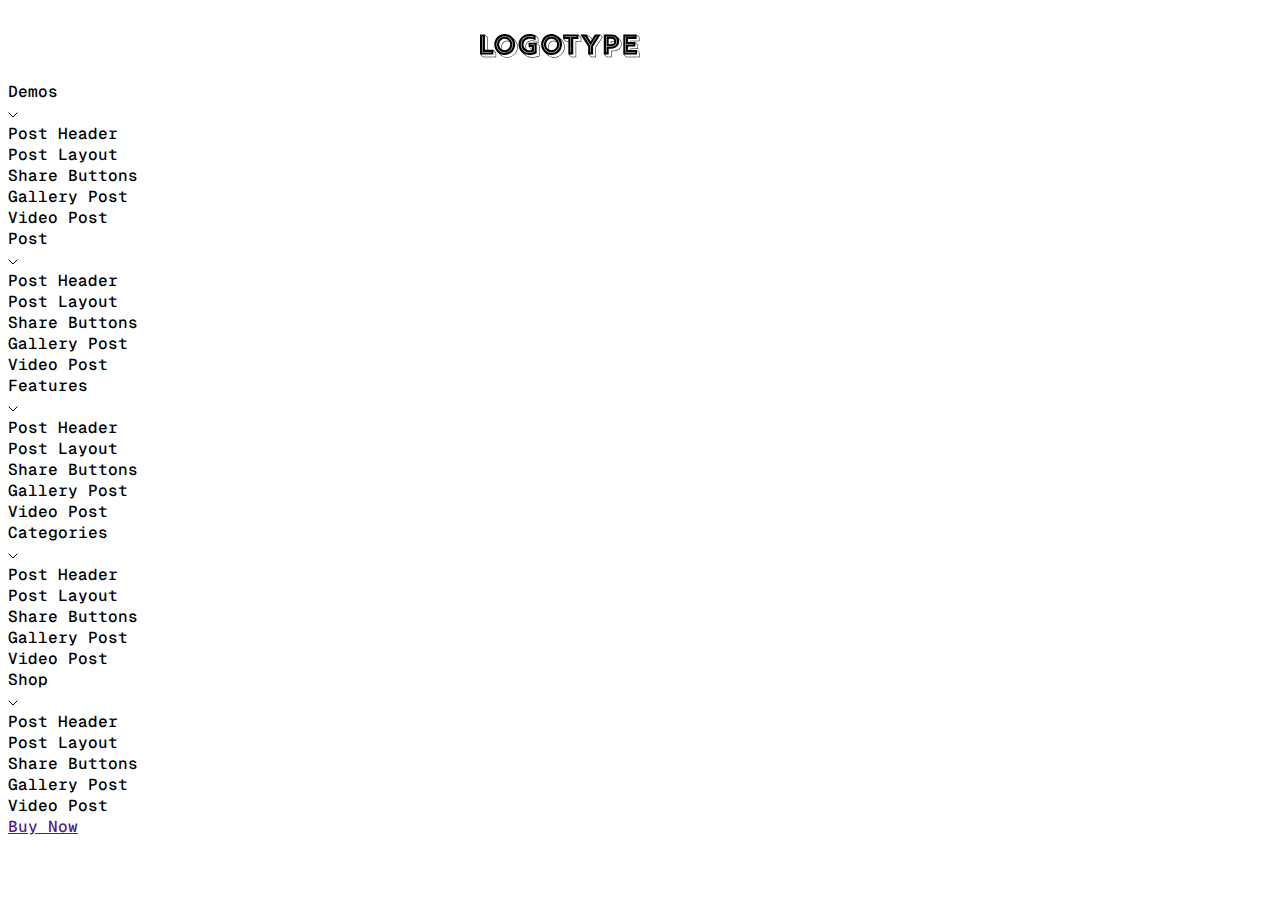
==== Compiled-HTML/index.html @ 497fb1c6 "Initial commit" ====
<!DOCTYPE html><html lang="en"><head><meta charset="UTF-8"><meta name="viewport" content="width=device-width, initial-scale=1.0, maximum-scale=1.0, minimum-scale=1.0"><meta http-equiv="X-UA-Compatible" content="ie=edge"><link rel="stylesheet" href="../css/style.css"><title>Сайт на Pug</title></head><header class="header"><div class="header__top"><div class="header__burger"><span class="header__burger-menu"></span></div><img class="header__logo" src="../media/svg/Logotype.svg" alt=""><div class="header__top_right"><input class="header__text-field" type="text" placeholder="Поиск"><button class="header__search"></button></div></div><div class="header__bottom"><div class="header__select"><div class="header__select-header"><span class="header__select-current">Demos</span><div class="header__select-icon"><img class="header__select-icon-img" src="../media/svg/Select-icon.svg" alt=""></div></div><div class="header__select-body"><div class="header__select-item"><span class="header__select-item-text">Post Header</span></div><div class="header__select-item"><span class="header__select-item-text">Post Layout</span></div><div class="header__select-item"><span class="header__select-item-text">Share Buttons</span></div><div class="header__select-item"><span class="header__select-item-text">Gallery Post</span></div><div class="header__select-item"><span class="header__select-item-text">Video Post</span></div></div></div><div class="header__select"><div class="header__select-header"><span class="header__select-current">Post</span><div class="header__select-icon"><img class="header__select-icon-img" src="../media/svg/Select-icon.svg" alt=""></div></div><div class="header__select-body"><div class="header__select-item"><span class="header__select-item-text">Post Header</span></div><div class="header__select-item"><span class="header__select-item-text">Post Layout</span></div><div class="header__select-item"><span class="header__select-item-text">Share Buttons</span></div><div class="header__select-item"><span class="header__select-item-text">Gallery Post</span></div><div class="header__select-item"><span class="header__select-item-text">Video Post</span></div></div></div><div class="header__select"><div class="header__select-header"><span class="header__select-current">Features</span><div class="header__select-icon"><img class="header__select-icon-img" src="../media/svg/Select-icon.svg" alt=""></div></div><div class="header__select-body"><div class="header__select-item"><span class="header__select-item-text">Post Header</span></div><div class="header__select-item"><span class="header__select-item-text">Post Layout</span></div><div class="header__select-item"><span class="header__select-item-text">Share Buttons</span></div><div class="header__select-item"><span class="header__select-item-text">Gallery Post</span></div><div class="header__select-item"><span class="header__select-item-text">Video Post</span></div></div></div><div class="header__select"><div class="header__select-header"><span class="header__select-current">Categories</span><div class="header__select-icon"><img class="header__select-icon-img" src="../media/svg/Select-icon.svg" alt=""></div></div><div class="header__select-body"><div class="header__select-item"><span class="header__select-item-text">Post Header</span></div><div class="header__select-item"><span class="header__select-item-text">Post Layout</span></div><div class="header__select-item"><span class="header__select-item-text">Share Buttons</span></div><div class="header__select-item"><span class="header__select-item-text">Gallery Post</span></div><div class="header__select-item"><span class="header__select-item-text">Video Post</span></div></div></div><div class="header__select"><div class="header__select-header"><span class="header__select-current">Shop</span><div class="header__select-icon"><img class="header__select-icon-img" src="../media/svg/Select-icon.svg" alt=""></div></div><div class="header__select-body"><div class="header__select-item"><span class="header__select-item-text">Post Header</span></div><div class="header__select-item"><span class="header__select-item-text">Post Layout</span></div><div class="header__select-item"><span class="header__select-item-text">Share Buttons</span></div><div class="header__select-item"><span class="header__select-item-text">Gallery Post</span></div><div class="header__select-item"><span class="header__select-item-text">Video Post</span></div></div></div><a class="header__link" href="">Buy Now</a></div></header></html>
---- css/style.css ----
@import url('https://fonts.googleapis.com/css2?family=Geist+Mono:wght@100..900&family=Lexend+Giga:wght@100..900&family=Nunito:ital,wght@0,200..1000;1,200..1000&family=Roboto:ital,wght@0,100..900;1,100..900&display=swap');
@import url("normalize.css");
@import url("header.css");
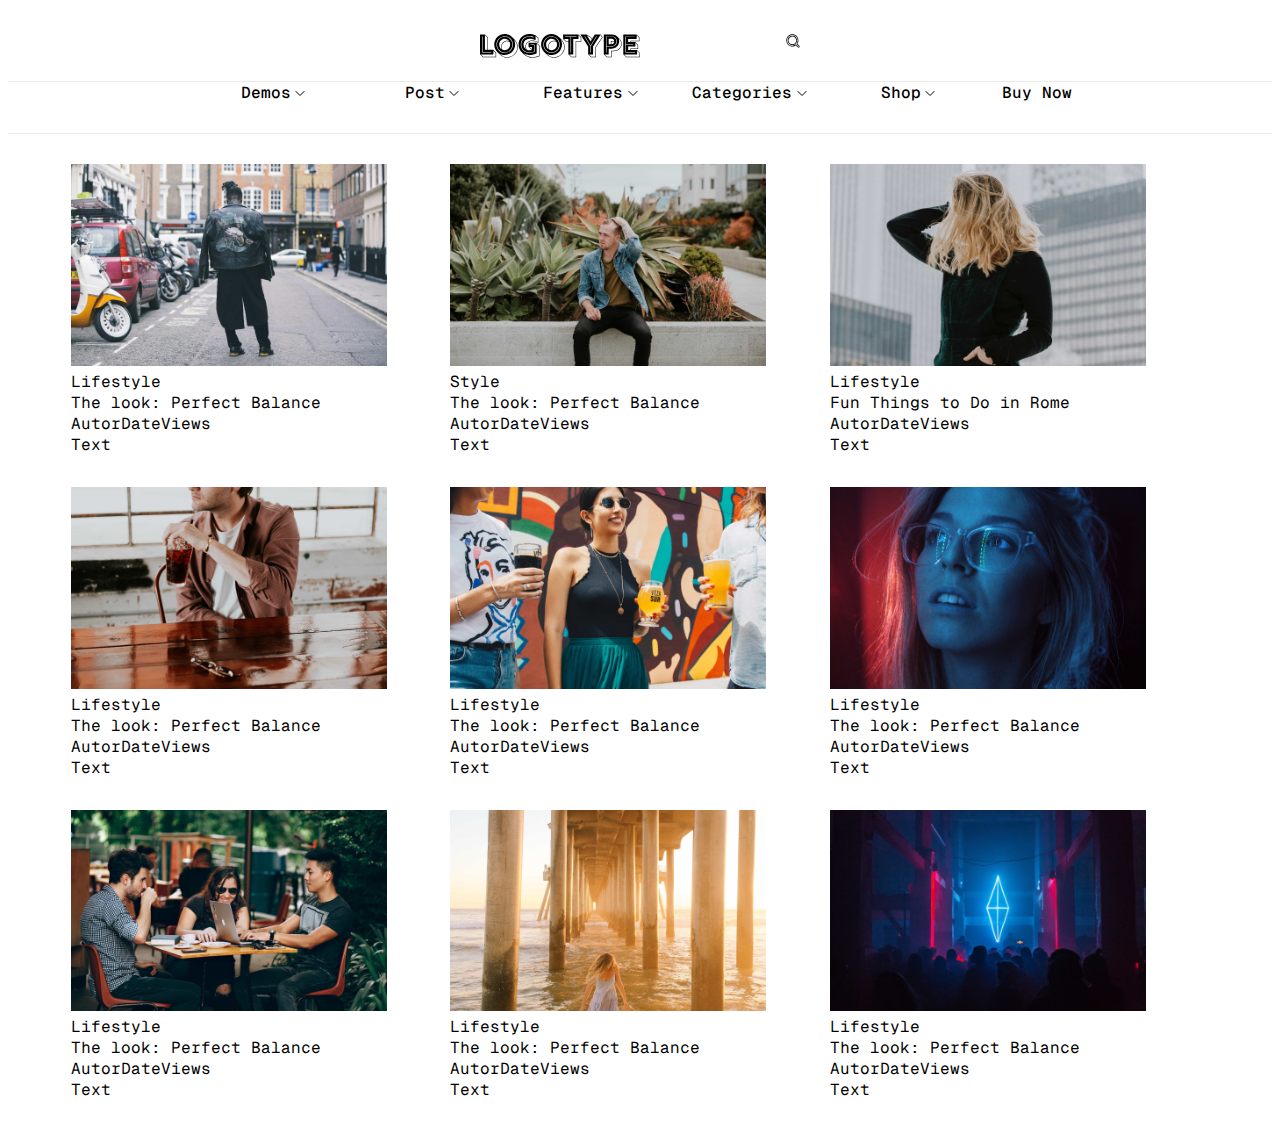
==== commit e8f28791: "Добавил карточки, сделал им стиль" ====
--- a/Compiled-HTML/index.html
+++ b/Compiled-HTML/index.html
@@ -1 +1 @@
-<!DOCTYPE html><html lang="en"><head><meta charset="UTF-8"><meta name="viewport" content="width=device-width, initial-scale=1.0, maximum-scale=1.0, minimum-scale=1.0"><meta http-equiv="X-UA-Compatible" content="ie=edge"><link rel="stylesheet" href="../css/style.css"><title>Сайт на Pug</title></head><header class="header"><div class="header__top"><div class="header__burger"><span class="header__burger-menu"></span></div><img class="header__logo" src="../media/svg/Logotype.svg" alt=""><div class="header__top_right"><input class="header__text-field" type="text" placeholder="Поиск"><button class="header__search"></button></div></div><div class="header__bottom"><div class="header__select"><div class="header__select-header"><span class="header__select-current">Demos</span><div class="header__select-icon"><img class="header__select-icon-img" src="../media/svg/Select-icon.svg" alt=""></div></div><div class="header__select-body"><div class="header__select-item"><span class="header__select-item-text">Post Header</span></div><div class="header__select-item"><span class="header__select-item-text">Post Layout</span></div><div class="header__select-item"><span class="header__select-item-text">Share Buttons</span></div><div class="header__select-item"><span class="header__select-item-text">Gallery Post</span></div><div class="header__select-item"><span class="header__select-item-text">Video Post</span></div></div></div><div class="header__select"><div class="header__select-header"><span class="header__select-current">Post</span><div class="header__select-icon"><img class="header__select-icon-img" src="../media/svg/Select-icon.svg" alt=""></div></div><div class="header__select-body"><div class="header__select-item"><span class="header__select-item-text">Post Header</span></div><div class="header__select-item"><span class="header__select-item-text">Post Layout</span></div><div class="header__select-item"><span class="header__select-item-text">Share Buttons</span></div><div class="header__select-item"><span class="header__select-item-text">Gallery Post</span></div><div class="header__select-item"><span class="header__select-item-text">Video Post</span></div></div></div><div class="header__select"><div class="header__select-header"><span class="header__select-current">Features</span><div class="header__select-icon"><img class="header__select-icon-img" src="../media/svg/Select-icon.svg" alt=""></div></div><div class="header__select-body"><div class="header__select-item"><span class="header__select-item-text">Post Header</span></div><div class="header__select-item"><span class="header__select-item-text">Post Layout</span></div><div class="header__select-item"><span class="header__select-item-text">Share Buttons</span></div><div class="header__select-item"><span class="header__select-item-text">Gallery Post</span></div><div class="header__select-item"><span class="header__select-item-text">Video Post</span></div></div></div><div class="header__select"><div class="header__select-header"><span class="header__select-current">Categories</span><div class="header__select-icon"><img class="header__select-icon-img" src="../media/svg/Select-icon.svg" alt=""></div></div><div class="header__select-body"><div class="header__select-item"><span class="header__select-item-text">Post Header</span></div><div class="header__select-item"><span class="header__select-item-text">Post Layout</span></div><div class="header__select-item"><span class="header__select-item-text">Share Buttons</span></div><div class="header__select-item"><span class="header__select-item-text">Gallery Post</span></div><div class="header__select-item"><span class="header__select-item-text">Video Post</span></div></div></div><div class="header__select"><div class="header__select-header"><span class="header__select-current">Shop</span><div class="header__select-icon"><img class="header__select-icon-img" src="../media/svg/Select-icon.svg" alt=""></div></div><div class="header__select-body"><div class="header__select-item"><span class="header__select-item-text">Post Header</span></div><div class="header__select-item"><span class="header__select-item-text">Post Layout</span></div><div class="header__select-item"><span class="header__select-item-text">Share Buttons</span></div><div class="header__select-item"><span class="header__select-item-text">Gallery Post</span></div><div class="header__select-item"><span class="header__select-item-text">Video Post</span></div></div></div><a class="header__link" href="">Buy Now</a></div></header></html>+<!DOCTYPE html><html lang="en"><head><meta charset="UTF-8"><meta name="viewport" content="width=device-width, initial-scale=1.0, maximum-scale=1.0, minimum-scale=1.0"><meta http-equiv="X-UA-Compatible" content="ie=edge"><link rel="stylesheet" href="../css/style.css"><title>Сайт на Pug</title></head><header class="header"><div class="header__top"><div class="header__burger"><span class="header__burger-menu"></span></div><img class="header__logo" src="../media/svg/Logotype.svg" alt=""><div class="header__top_right"><input class="header__text-field" type="text" placeholder="Поиск"><button class="header__search"></button></div></div><div class="header__bottom"><div class="header__select"><div class="header__select-header"><span class="header__select-current">Demos</span><div class="header__select-icon"><img class="header__select-icon-img" src="../media/svg/Select-icon.svg" alt=""></div></div><div class="header__select-body"><div class="header__select-item"><span class="header__select-item-text">Post Header</span></div><div class="header__select-item"><span class="header__select-item-text">Post Layout</span></div><div class="header__select-item"><span class="header__select-item-text">Share Buttons</span></div><div class="header__select-item"><span class="header__select-item-text">Gallery Post</span></div><div class="header__select-item"><span class="header__select-item-text">Video Post</span></div></div></div><div class="header__select"><div class="header__select-header"><span class="header__select-current">Post</span><div class="header__select-icon"><img class="header__select-icon-img" src="../media/svg/Select-icon.svg" alt=""></div></div><div class="header__select-body"><div class="header__select-item"><span class="header__select-item-text">Post Header</span></div><div class="header__select-item"><span class="header__select-item-text">Post Layout</span></div><div class="header__select-item"><span class="header__select-item-text">Share Buttons</span></div><div class="header__select-item"><span class="header__select-item-text">Gallery Post</span></div><div class="header__select-item"><span class="header__select-item-text">Video Post</span></div></div></div><div class="header__select"><div class="header__select-header"><span class="header__select-current">Features</span><div class="header__select-icon"><img class="header__select-icon-img" src="../media/svg/Select-icon.svg" alt=""></div></div><div class="header__select-body"><div class="header__select-item"><span class="header__select-item-text">Post Header</span></div><div class="header__select-item"><span class="header__select-item-text">Post Layout</span></div><div class="header__select-item"><span class="header__select-item-text">Share Buttons</span></div><div class="header__select-item"><span class="header__select-item-text">Gallery Post</span></div><div class="header__select-item"><span class="header__select-item-text">Video Post</span></div></div></div><div class="header__select"><div class="header__select-header"><span class="header__select-current">Categories</span><div class="header__select-icon"><img class="header__select-icon-img" src="../media/svg/Select-icon.svg" alt=""></div></div><div class="header__select-body"><div class="header__select-item"><span class="header__select-item-text">Post Header</span></div><div class="header__select-item"><span class="header__select-item-text">Post Layout</span></div><div class="header__select-item"><span class="header__select-item-text">Share Buttons</span></div><div class="header__select-item"><span class="header__select-item-text">Gallery Post</span></div><div class="header__select-item"><span class="header__select-item-text">Video Post</span></div></div></div><div class="header__select"><div class="header__select-header"><span class="header__select-current">Shop</span><div class="header__select-icon"><img class="header__select-icon-img" src="../media/svg/Select-icon.svg" alt=""></div></div><div class="header__select-body"><div class="header__select-item"><span class="header__select-item-text">Post Header</span></div><div class="header__select-item"><span class="header__select-item-text">Post Layout</span></div><div class="header__select-item"><span class="header__select-item-text">Share Buttons</span></div><div class="header__select-item"><span class="header__select-item-text">Gallery Post</span></div><div class="header__select-item"><span class="header__select-item-text">Video Post</span></div></div></div><a class="header__link" href="">Buy Now</a></div></header><main><div class="main"><div class="main__card"><div class="main__card-img"><img class="main__card-picture" src="../media/png/1.png" alt="Изображения"></div><div class="main__card-type">Lifestyle</div><div class="main__card-topic">The look: Perfect Balance</div><div class="main__card-user"><span class="main__card-author">Autor</span><span class="main__card-date">Date</span><span class="main__card-views">Views</span></div><div class="main__card-description">Text</div></div><div class="main__card"><div class="main__card-img"><img class="main__card-picture" src="../media/png/2.png" alt="Изображения"></div><div class="main__card-type">Style</div><div class="main__card-topic">The look: Perfect Balance</div><div class="main__card-user"><span class="main__card-author">Autor</span><span class="main__card-date">Date</span><span class="main__card-views">Views</span></div><div class="main__card-description">Text</div></div><div class="main__card"><div class="main__card-img"><img class="main__card-picture" src="../media/png/3.png" alt="Изображения"></div><div class="main__card-type">Lifestyle</div><div class="main__card-topic">Fun Things to Do in Rome</div><div class="main__card-user"><span class="main__card-author">Autor</span><span class="main__card-date">Date</span><span class="main__card-views">Views</span></div><div class="main__card-description">Text</div></div><div class="main__card"><div class="main__card-img"><img class="main__card-picture" src="../media/png/4.png" alt="Изображения"></div><div class="main__card-type">Lifestyle</div><div class="main__card-topic">The look: Perfect Balance</div><div class="main__card-user"><span class="main__card-author">Autor</span><span class="main__card-date">Date</span><span class="main__card-views">Views</span></div><div class="main__card-description">Text</div></div><div class="main__card"><div class="main__card-img"><img class="main__card-picture" src="../media/png/5.png" alt="Изображения"></div><div class="main__card-type">Lifestyle</div><div class="main__card-topic">The look: Perfect Balance</div><div class="main__card-user"><span class="main__card-author">Autor</span><span class="main__card-date">Date</span><span class="main__card-views">Views</span></div><div class="main__card-description">Text</div></div><div class="main__card"><div class="main__card-img"><img class="main__card-picture" src="../media/png/6.png" alt="Изображения"></div><div class="main__card-type">Lifestyle</div><div class="main__card-topic">The look: Perfect Balance</div><div class="main__card-user"><span class="main__card-author">Autor</span><span class="main__card-date">Date</span><span class="main__card-views">Views</span></div><div class="main__card-description">Text</div></div><div class="main__card"><div class="main__card-img"><img class="main__card-picture" src="../media/png/7.png" alt="Изображения"></div><div class="main__card-type">Lifestyle</div><div class="main__card-topic">The look: Perfect Balance</div><div class="main__card-user"><span class="main__card-author">Autor</span><span class="main__card-date">Date</span><span class="main__card-views">Views</span></div><div class="main__card-description">Text</div></div><div class="main__card"><div class="main__card-img"><img class="main__card-picture" src="../media/png/8.png" alt="Изображения"></div><div class="main__card-type">Lifestyle</div><div class="main__card-topic">The look: Perfect Balance</div><div class="main__card-user"><span class="main__card-author">Autor</span><span class="main__card-date">Date</span><span class="main__card-views">Views</span></div><div class="main__card-description">Text</div></div><div class="main__card"><div class="main__card-img"><img class="main__card-picture" src="../media/png/9.png" alt="Изображения"></div><div class="main__card-type">Lifestyle</div><div class="main__card-topic">The look: Perfect Balance</div><div class="main__card-user"><span class="main__card-author">Autor</span><span class="main__card-date">Date</span><span class="main__card-views">Views</span></div><div class="main__card-description">Text</div></div></div></main></html>--- a/css/style.css
+++ b/css/style.css
@@ -1,3 +1,4 @@
 @import url('https://fonts.googleapis.com/css2?family=Geist+Mono:wght@100..900&family=Lexend+Giga:wght@100..900&family=Nunito:ital,wght@0,200..1000;1,200..1000&family=Roboto:ital,wght@0,100..900;1,100..900&display=swap');
 @import url("normalize.css");
-@import url("header.css");+@import url("header.css");
+@import url("main.css");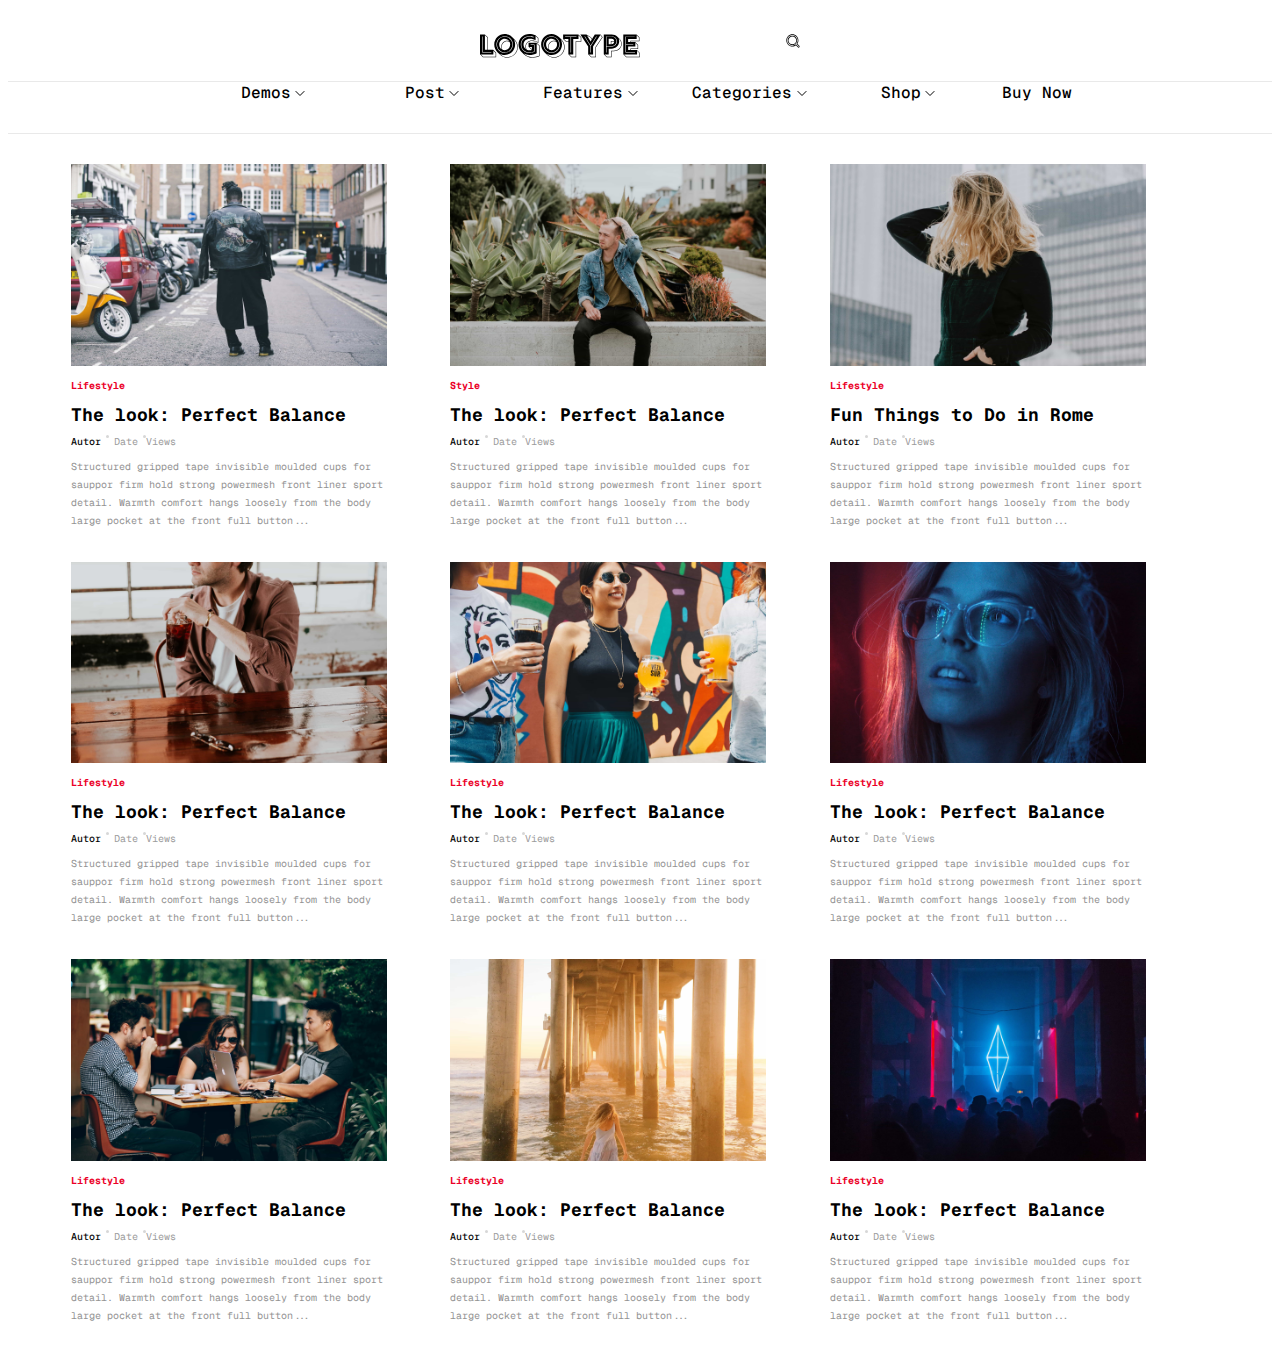
==== commit cd29cc8d: "Добавил текст для карточки" ====
--- a/Compiled-HTML/index.html
+++ b/Compiled-HTML/index.html
@@ -1 +1 @@
-<!DOCTYPE html><html lang="en"><head><meta charset="UTF-8"><meta name="viewport" content="width=device-width, initial-scale=1.0, maximum-scale=1.0, minimum-scale=1.0"><meta http-equiv="X-UA-Compatible" content="ie=edge"><link rel="stylesheet" href="../css/style.css"><title>Сайт на Pug</title></head><header class="header"><div class="header__top"><div class="header__burger"><span class="header__burger-menu"></span></div><img class="header__logo" src="../media/svg/Logotype.svg" alt=""><div class="header__top_right"><input class="header__text-field" type="text" placeholder="Поиск"><button class="header__search"></button></div></div><div class="header__bottom"><div class="header__select"><div class="header__select-header"><span class="header__select-current">Demos</span><div class="header__select-icon"><img class="header__select-icon-img" src="../media/svg/Select-icon.svg" alt=""></div></div><div class="header__select-body"><div class="header__select-item"><span class="header__select-item-text">Post Header</span></div><div class="header__select-item"><span class="header__select-item-text">Post Layout</span></div><div class="header__select-item"><span class="header__select-item-text">Share Buttons</span></div><div class="header__select-item"><span class="header__select-item-text">Gallery Post</span></div><div class="header__select-item"><span class="header__select-item-text">Video Post</span></div></div></div><div class="header__select"><div class="header__select-header"><span class="header__select-current">Post</span><div class="header__select-icon"><img class="header__select-icon-img" src="../media/svg/Select-icon.svg" alt=""></div></div><div class="header__select-body"><div class="header__select-item"><span class="header__select-item-text">Post Header</span></div><div class="header__select-item"><span class="header__select-item-text">Post Layout</span></div><div class="header__select-item"><span class="header__select-item-text">Share Buttons</span></div><div class="header__select-item"><span class="header__select-item-text">Gallery Post</span></div><div class="header__select-item"><span class="header__select-item-text">Video Post</span></div></div></div><div class="header__select"><div class="header__select-header"><span class="header__select-current">Features</span><div class="header__select-icon"><img class="header__select-icon-img" src="../media/svg/Select-icon.svg" alt=""></div></div><div class="header__select-body"><div class="header__select-item"><span class="header__select-item-text">Post Header</span></div><div class="header__select-item"><span class="header__select-item-text">Post Layout</span></div><div class="header__select-item"><span class="header__select-item-text">Share Buttons</span></div><div class="header__select-item"><span class="header__select-item-text">Gallery Post</span></div><div class="header__select-item"><span class="header__select-item-text">Video Post</span></div></div></div><div class="header__select"><div class="header__select-header"><span class="header__select-current">Categories</span><div class="header__select-icon"><img class="header__select-icon-img" src="../media/svg/Select-icon.svg" alt=""></div></div><div class="header__select-body"><div class="header__select-item"><span class="header__select-item-text">Post Header</span></div><div class="header__select-item"><span class="header__select-item-text">Post Layout</span></div><div class="header__select-item"><span class="header__select-item-text">Share Buttons</span></div><div class="header__select-item"><span class="header__select-item-text">Gallery Post</span></div><div class="header__select-item"><span class="header__select-item-text">Video Post</span></div></div></div><div class="header__select"><div class="header__select-header"><span class="header__select-current">Shop</span><div class="header__select-icon"><img class="header__select-icon-img" src="../media/svg/Select-icon.svg" alt=""></div></div><div class="header__select-body"><div class="header__select-item"><span class="header__select-item-text">Post Header</span></div><div class="header__select-item"><span class="header__select-item-text">Post Layout</span></div><div class="header__select-item"><span class="header__select-item-text">Share Buttons</span></div><div class="header__select-item"><span class="header__select-item-text">Gallery Post</span></div><div class="header__select-item"><span class="header__select-item-text">Video Post</span></div></div></div><a class="header__link" href="">Buy Now</a></div></header><main><div class="main"><div class="main__card"><div class="main__card-img"><img class="main__card-picture" src="../media/png/1.png" alt="Изображения"></div><div class="main__card-type">Lifestyle</div><div class="main__card-topic">The look: Perfect Balance</div><div class="main__card-user"><span class="main__card-author">Autor</span><span class="main__card-date">Date</span><span class="main__card-views">Views</span></div><div class="main__card-description">Text</div></div><div class="main__card"><div class="main__card-img"><img class="main__card-picture" src="../media/png/2.png" alt="Изображения"></div><div class="main__card-type">Style</div><div class="main__card-topic">The look: Perfect Balance</div><div class="main__card-user"><span class="main__card-author">Autor</span><span class="main__card-date">Date</span><span class="main__card-views">Views</span></div><div class="main__card-description">Text</div></div><div class="main__card"><div class="main__card-img"><img class="main__card-picture" src="../media/png/3.png" alt="Изображения"></div><div class="main__card-type">Lifestyle</div><div class="main__card-topic">Fun Things to Do in Rome</div><div class="main__card-user"><span class="main__card-author">Autor</span><span class="main__card-date">Date</span><span class="main__card-views">Views</span></div><div class="main__card-description">Text</div></div><div class="main__card"><div class="main__card-img"><img class="main__card-picture" src="../media/png/4.png" alt="Изображения"></div><div class="main__card-type">Lifestyle</div><div class="main__card-topic">The look: Perfect Balance</div><div class="main__card-user"><span class="main__card-author">Autor</span><span class="main__card-date">Date</span><span class="main__card-views">Views</span></div><div class="main__card-description">Text</div></div><div class="main__card"><div class="main__card-img"><img class="main__card-picture" src="../media/png/5.png" alt="Изображения"></div><div class="main__card-type">Lifestyle</div><div class="main__card-topic">The look: Perfect Balance</div><div class="main__card-user"><span class="main__card-author">Autor</span><span class="main__card-date">Date</span><span class="main__card-views">Views</span></div><div class="main__card-description">Text</div></div><div class="main__card"><div class="main__card-img"><img class="main__card-picture" src="../media/png/6.png" alt="Изображения"></div><div class="main__card-type">Lifestyle</div><div class="main__card-topic">The look: Perfect Balance</div><div class="main__card-user"><span class="main__card-author">Autor</span><span class="main__card-date">Date</span><span class="main__card-views">Views</span></div><div class="main__card-description">Text</div></div><div class="main__card"><div class="main__card-img"><img class="main__card-picture" src="../media/png/7.png" alt="Изображения"></div><div class="main__card-type">Lifestyle</div><div class="main__card-topic">The look: Perfect Balance</div><div class="main__card-user"><span class="main__card-author">Autor</span><span class="main__card-date">Date</span><span class="main__card-views">Views</span></div><div class="main__card-description">Text</div></div><div class="main__card"><div class="main__card-img"><img class="main__card-picture" src="../media/png/8.png" alt="Изображения"></div><div class="main__card-type">Lifestyle</div><div class="main__card-topic">The look: Perfect Balance</div><div class="main__card-user"><span class="main__card-author">Autor</span><span class="main__card-date">Date</span><span class="main__card-views">Views</span></div><div class="main__card-description">Text</div></div><div class="main__card"><div class="main__card-img"><img class="main__card-picture" src="../media/png/9.png" alt="Изображения"></div><div class="main__card-type">Lifestyle</div><div class="main__card-topic">The look: Perfect Balance</div><div class="main__card-user"><span class="main__card-author">Autor</span><span class="main__card-date">Date</span><span class="main__card-views">Views</span></div><div class="main__card-description">Text</div></div></div></main></html>+<!DOCTYPE html><html lang="en"><head><meta charset="UTF-8"><meta name="viewport" content="width=device-width, initial-scale=1.0, maximum-scale=1.0, minimum-scale=1.0"><meta http-equiv="X-UA-Compatible" content="ie=edge"><link rel="stylesheet" href="../css/style.css"><title>Сайт на Pug</title></head><header class="header"><div class="header__top"><div class="header__burger"><span class="header__burger-menu"></span></div><img class="header__logo" src="../media/svg/Logotype.svg" alt=""><div class="header__top_right"><input class="header__text-field" type="text" placeholder="Поиск"><button class="header__search"></button></div></div><div class="header__bottom"><div class="header__select"><div class="header__select-header"><span class="header__select-current">Demos</span><div class="header__select-icon"><img class="header__select-icon-img" src="../media/svg/Select-icon.svg" alt=""></div></div><div class="header__select-body"><div class="header__select-item"><span class="header__select-item-text">Post Header</span></div><div class="header__select-item"><span class="header__select-item-text">Post Layout</span></div><div class="header__select-item"><span class="header__select-item-text">Share Buttons</span></div><div class="header__select-item"><span class="header__select-item-text">Gallery Post</span></div><div class="header__select-item"><span class="header__select-item-text">Video Post</span></div></div></div><div class="header__select"><div class="header__select-header"><span class="header__select-current">Post</span><div class="header__select-icon"><img class="header__select-icon-img" src="../media/svg/Select-icon.svg" alt=""></div></div><div class="header__select-body"><div class="header__select-item"><span class="header__select-item-text">Post Header</span></div><div class="header__select-item"><span class="header__select-item-text">Post Layout</span></div><div class="header__select-item"><span class="header__select-item-text">Share Buttons</span></div><div class="header__select-item"><span class="header__select-item-text">Gallery Post</span></div><div class="header__select-item"><span class="header__select-item-text">Video Post</span></div></div></div><div class="header__select"><div class="header__select-header"><span class="header__select-current">Features</span><div class="header__select-icon"><img class="header__select-icon-img" src="../media/svg/Select-icon.svg" alt=""></div></div><div class="header__select-body"><div class="header__select-item"><span class="header__select-item-text">Post Header</span></div><div class="header__select-item"><span class="header__select-item-text">Post Layout</span></div><div class="header__select-item"><span class="header__select-item-text">Share Buttons</span></div><div class="header__select-item"><span class="header__select-item-text">Gallery Post</span></div><div class="header__select-item"><span class="header__select-item-text">Video Post</span></div></div></div><div class="header__select"><div class="header__select-header"><span class="header__select-current">Categories</span><div class="header__select-icon"><img class="header__select-icon-img" src="../media/svg/Select-icon.svg" alt=""></div></div><div class="header__select-body"><div class="header__select-item"><span class="header__select-item-text">Post Header</span></div><div class="header__select-item"><span class="header__select-item-text">Post Layout</span></div><div class="header__select-item"><span class="header__select-item-text">Share Buttons</span></div><div class="header__select-item"><span class="header__select-item-text">Gallery Post</span></div><div class="header__select-item"><span class="header__select-item-text">Video Post</span></div></div></div><div class="header__select"><div class="header__select-header"><span class="header__select-current">Shop</span><div class="header__select-icon"><img class="header__select-icon-img" src="../media/svg/Select-icon.svg" alt=""></div></div><div class="header__select-body"><div class="header__select-item"><span class="header__select-item-text">Post Header</span></div><div class="header__select-item"><span class="header__select-item-text">Post Layout</span></div><div class="header__select-item"><span class="header__select-item-text">Share Buttons</span></div><div class="header__select-item"><span class="header__select-item-text">Gallery Post</span></div><div class="header__select-item"><span class="header__select-item-text">Video Post</span></div></div></div><a class="header__link" href="">Buy Now</a></div></header><main><div class="main"><div class="main__card"><div class="main__card-img"><img class="main__card-picture" src="../media/png/1.png" alt="Изображения"></div><div class="main__card-type">Lifestyle</div><div class="main__card-topic">The look: Perfect Balance</div><div class="main__card-user"><span class="main__card-author">Autor</span><span class="main__card-date">Date</span><span class="main__card-views">Views</span></div><div class="main__card-description">Structured gripped tape invisible moulded cups for sauppor firm hold strong powermesh front liner sport detail. Warmth comfort hangs loosely from the body large pocket at the front full button...</div></div><div class="main__card"><div class="main__card-img"><img class="main__card-picture" src="../media/png/2.png" alt="Изображения"></div><div class="main__card-type">Style</div><div class="main__card-topic">The look: Perfect Balance</div><div class="main__card-user"><span class="main__card-author">Autor</span><span class="main__card-date">Date</span><span class="main__card-views">Views</span></div><div class="main__card-description">Structured gripped tape invisible moulded cups for sauppor firm hold strong powermesh front liner sport detail. Warmth comfort hangs loosely from the body large pocket at the front full button...</div></div><div class="main__card"><div class="main__card-img"><img class="main__card-picture" src="../media/png/3.png" alt="Изображения"></div><div class="main__card-type">Lifestyle</div><div class="main__card-topic">Fun Things to Do in Rome</div><div class="main__card-user"><span class="main__card-author">Autor</span><span class="main__card-date">Date</span><span class="main__card-views">Views</span></div><div class="main__card-description">Structured gripped tape invisible moulded cups for sauppor firm hold strong powermesh front liner sport detail. Warmth comfort hangs loosely from the body large pocket at the front full button...</div></div><div class="main__card"><div class="main__card-img"><img class="main__card-picture" src="../media/png/4.png" alt="Изображения"></div><div class="main__card-type">Lifestyle</div><div class="main__card-topic">The look: Perfect Balance</div><div class="main__card-user"><span class="main__card-author">Autor</span><span class="main__card-date">Date</span><span class="main__card-views">Views</span></div><div class="main__card-description">Structured gripped tape invisible moulded cups for sauppor firm hold strong powermesh front liner sport detail. Warmth comfort hangs loosely from the body large pocket at the front full button...</div></div><div class="main__card"><div class="main__card-img"><img class="main__card-picture" src="../media/png/5.png" alt="Изображения"></div><div class="main__card-type">Lifestyle</div><div class="main__card-topic">The look: Perfect Balance</div><div class="main__card-user"><span class="main__card-author">Autor</span><span class="main__card-date">Date</span><span class="main__card-views">Views</span></div><div class="main__card-description">Structured gripped tape invisible moulded cups for sauppor firm hold strong powermesh front liner sport detail. Warmth comfort hangs loosely from the body large pocket at the front full button...</div></div><div class="main__card"><div class="main__card-img"><img class="main__card-picture" src="../media/png/6.png" alt="Изображения"></div><div class="main__card-type">Lifestyle</div><div class="main__card-topic">The look: Perfect Balance</div><div class="main__card-user"><span class="main__card-author">Autor</span><span class="main__card-date">Date</span><span class="main__card-views">Views</span></div><div class="main__card-description">Structured gripped tape invisible moulded cups for sauppor firm hold strong powermesh front liner sport detail. Warmth comfort hangs loosely from the body large pocket at the front full button...</div></div><div class="main__card"><div class="main__card-img"><img class="main__card-picture" src="../media/png/7.png" alt="Изображения"></div><div class="main__card-type">Lifestyle</div><div class="main__card-topic">The look: Perfect Balance</div><div class="main__card-user"><span class="main__card-author">Autor</span><span class="main__card-date">Date</span><span class="main__card-views">Views</span></div><div class="main__card-description">Structured gripped tape invisible moulded cups for sauppor firm hold strong powermesh front liner sport detail. Warmth comfort hangs loosely from the body large pocket at the front full button...</div></div><div class="main__card"><div class="main__card-img"><img class="main__card-picture" src="../media/png/8.png" alt="Изображения"></div><div class="main__card-type">Lifestyle</div><div class="main__card-topic">The look: Perfect Balance</div><div class="main__card-user"><span class="main__card-author">Autor</span><span class="main__card-date">Date</span><span class="main__card-views">Views</span></div><div class="main__card-description">Structured gripped tape invisible moulded cups for sauppor firm hold strong powermesh front liner sport detail. Warmth comfort hangs loosely from the body large pocket at the front full button...</div></div><div class="main__card"><div class="main__card-img"><img class="main__card-picture" src="../media/png/9.png" alt="Изображения"></div><div class="main__card-type">Lifestyle</div><div class="main__card-topic">The look: Perfect Balance</div><div class="main__card-user"><span class="main__card-author">Autor</span><span class="main__card-date">Date</span><span class="main__card-views">Views</span></div><div class="main__card-description">Structured gripped tape invisible moulded cups for sauppor firm hold strong powermesh front liner sport detail. Warmth comfort hangs loosely from the body large pocket at the front full button...</div></div></div></main></html>